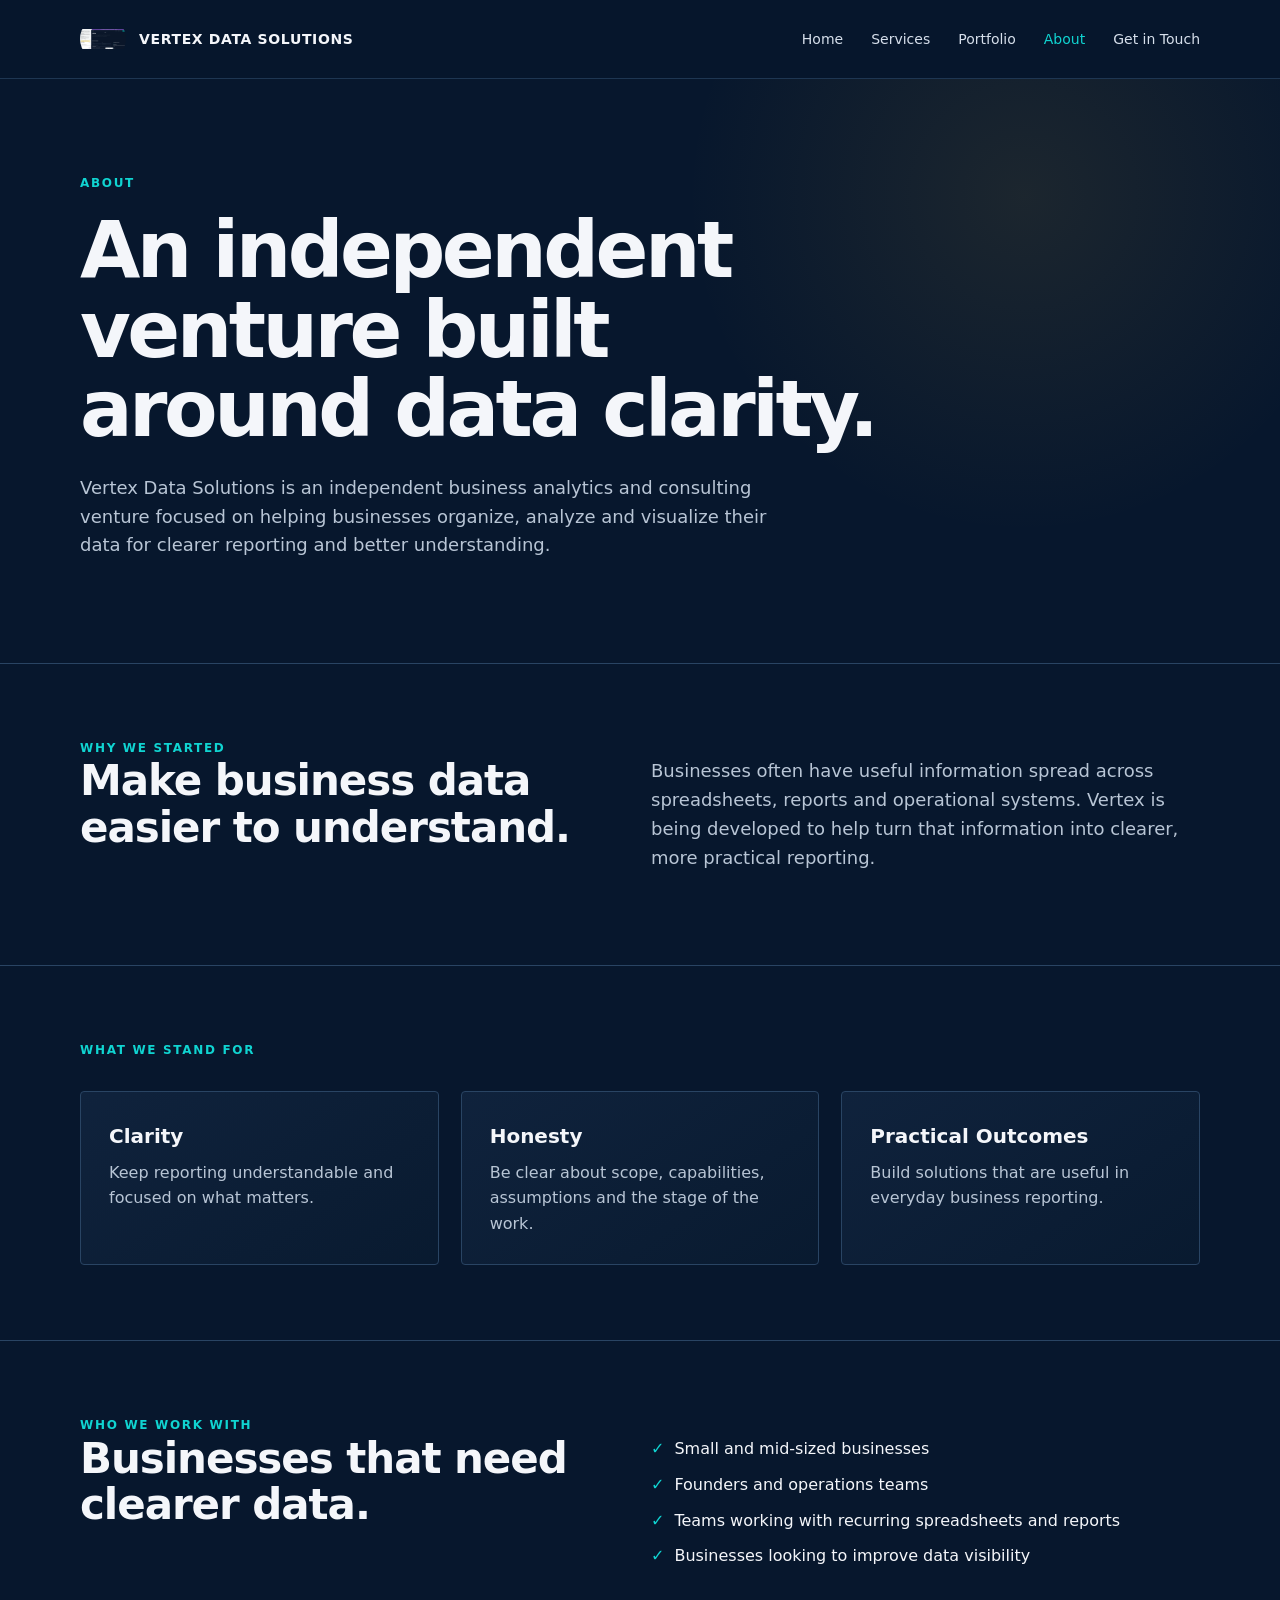
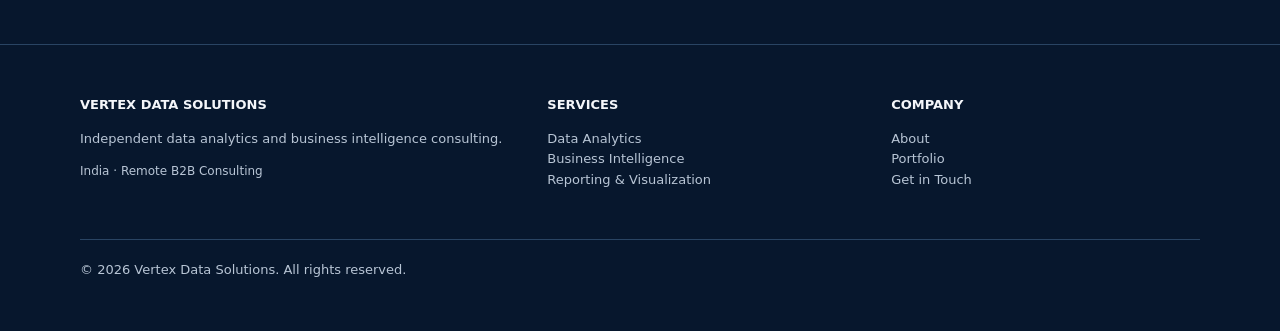
==== about.html @ b969aa34 "Add files via upload" ====
<!doctype html>
<html lang="en">
<head>
<meta charset="utf-8">
<meta name="viewport" content="width=device-width, initial-scale=1">
<title>About | Vertex Data Solutions</title>
<meta name="description" content="Vertex Data Solutions — independent data analytics and business intelligence consulting in India.">
<link rel="icon" href="vertex-logo.png">
<link rel="stylesheet" href="style.css">
</head>
<body>
<header><div class="container nav">
<a class="brand" href="index.html"><img src="vertex-logo.png" alt="Vertex Data Solutions logo"><span>VERTEX DATA SOLUTIONS</span></a>
<nav><a class="" href="index.html">Home</a>
<a class="" href="services.html">Services</a>
<a class="" href="portfolio.html">Portfolio</a>
<a class="active" href="about.html">About</a>
<a class="" href="contact.html">Get in Touch</a></nav>
</div></header>
<main>
<section class="hero"><div class="container">
<div class="kicker">ABOUT</div><h1>An independent venture built around data clarity.</h1>
<p class="lead">Vertex Data Solutions is an independent business analytics and consulting venture focused on helping businesses organize, analyze and visualize their data for clearer reporting and better understanding.</p>
</div></section>
<section class="section"><div class="container grid">
<div><div class="kicker">WHY WE STARTED</div><h2>Make business data easier to understand.</h2></div>
<div><p class="lead">Businesses often have useful information spread across spreadsheets, reports and operational systems. Vertex is being developed to help turn that information into clearer, more practical reporting.</p></div>
</div></section>
<section class="section"><div class="container">
<div class="kicker">WHAT WE STAND FOR</div><div class="grid3" style="margin-top:30px">
<div class="card"><h3>Clarity</h3><p>Keep reporting understandable and focused on what matters.</p></div>
<div class="card"><h3>Honesty</h3><p>Be clear about scope, capabilities, assumptions and the stage of the work.</p></div>
<div class="card"><h3>Practical Outcomes</h3><p>Build solutions that are useful in everyday business reporting.</p></div>
</div></div></section>
<section class="section"><div class="container grid">
<div><div class="kicker">WHO WE WORK WITH</div><h2>Businesses that need clearer data.</h2></div>
<div><div class="checks"><div>Small and mid-sized businesses</div><div>Founders and operations teams</div><div>Teams working with recurring spreadsheets and reports</div><div>Businesses looking to improve data visibility</div></div></div>
</div></section>
</main>
<footer><div class="container footer-grid">
<div><div class="footer-brand">VERTEX DATA SOLUTIONS</div><p>Independent data analytics and business intelligence consulting.</p><p class="small">India · Remote B2B Consulting</p></div>
<div><div class="footer-brand">SERVICES</div><p><a href="services.html">Data Analytics</a><br><a href="services.html">Business Intelligence</a><br><a href="services.html">Reporting & Visualization</a></p></div>
<div><div class="footer-brand">COMPANY</div><p><a href="about.html">About</a><br><a href="portfolio.html">Portfolio</a><br><a href="contact.html">Get in Touch</a></p></div>
</div><div class="container" style="margin-top:35px;border-top:1px solid var(--line);padding-top:20px">© 2026 Vertex Data Solutions. All rights reserved.</div></footer>
</body></html>
---- style.css ----
:root{
  --navy:#07172d;
  --navy2:#0b203b;
  --panel:#122642;
  --line:#294463;
  --gold:#d4a93a;
  --gold2:#f0d27a;
  --text:#f4f6fa;
  --muted:#b8c5d5;
  --cyan:#10d4d1;
  --max:1120px;
}
*{box-sizing:border-box}
html{scroll-behavior:smooth}
body{margin:0;background:var(--navy);color:var(--text);font-family:Inter,ui-sans-serif,system-ui,-apple-system,BlinkMacSystemFont,"Segoe UI",sans-serif;line-height:1.6}
a{color:inherit;text-decoration:none}
.container{width:min(var(--max),calc(100% - 40px));margin:auto}
header{position:sticky;top:0;z-index:20;background:rgba(7,23,45,.96);backdrop-filter:blur(10px);border-bottom:1px solid rgba(41,68,99,.7)}
.nav{min-height:78px;display:flex;align-items:center;justify-content:space-between;gap:25px}
.brand{display:flex;align-items:center;gap:13px;font-weight:800;letter-spacing:.04em}
.brand img{width:46px;height:46px;object-fit:contain;border-radius:50%}
.brand span{font-size:14px}
nav{display:flex;gap:28px;align-items:center}
nav a{font-size:14px;color:#d6dfeb}
nav a:hover,nav a.active{color:var(--cyan)}
.hero{padding:95px 0 85px;border-bottom:1px solid var(--line);background:radial-gradient(circle at 80% 20%,rgba(212,169,58,.10),transparent 30%)}
.kicker{color:var(--cyan);font-size:12px;font-weight:800;letter-spacing:.14em;text-transform:uppercase}
h1{font-size:clamp(44px,7vw,78px);line-height:1.02;letter-spacing:-.045em;margin:18px 0 24px;max-width:820px}
h2{font-size:clamp(28px,4vw,42px);line-height:1.1;margin:0 0 18px;letter-spacing:-.025em}
h3{font-size:20px;margin:0 0 8px}
.lead{font-size:18px;color:var(--muted);max-width:720px}
.btn{display:inline-flex;align-items:center;gap:10px;padding:13px 20px;border:1px solid var(--cyan);background:var(--cyan);color:#03131f;font-weight:800;border-radius:3px;margin-top:28px}
.btn.secondary{background:transparent;color:var(--text);border-color:var(--line)}
.grid{display:grid;grid-template-columns:repeat(2,minmax(0,1fr));gap:22px}
.grid3{display:grid;grid-template-columns:repeat(3,minmax(0,1fr));gap:22px}
.section{padding:75px 0;border-bottom:1px solid var(--line)}
.card{border:1px solid var(--line);background:linear-gradient(145deg,rgba(18,38,66,.75),rgba(9,27,49,.75));padding:28px;border-radius:4px}
.card p{color:var(--muted);margin:8px 0 0}
.num{color:var(--gold);font-size:12px;font-weight:800;letter-spacing:.12em}
.service-list{display:grid;gap:0;border-top:1px solid var(--line)}
.service{display:grid;grid-template-columns:70px 1fr;gap:20px;padding:25px 0;border-bottom:1px solid var(--line)}
.service p{color:var(--muted);margin:5px 0 0}
.notice{border:1px solid rgba(212,169,58,.55);background:rgba(212,169,58,.08);padding:18px 20px;color:#e9dba9;margin-bottom:28px}
.badge{display:inline-block;border:1px solid var(--gold);color:var(--gold2);font-size:11px;font-weight:800;letter-spacing:.08em;text-transform:uppercase;padding:4px 8px;margin-bottom:16px}
.meta{color:var(--muted);font-size:14px}
.checks{display:grid;gap:10px;margin-top:20px}
.checks div::before{content:"✓";color:var(--cyan);font-weight:800;margin-right:10px}
.contact-grid{display:grid;grid-template-columns:1.1fr .9fr;gap:55px}
form{display:grid;gap:15px}
label{font-size:11px;font-weight:800;letter-spacing:.08em;text-transform:uppercase;color:#cbd6e4}
input,select,textarea{width:100%;background:#122642;border:1px solid #36506e;color:var(--text);padding:13px 14px;border-radius:2px;font:inherit}
textarea{min-height:150px;resize:vertical}
button{cursor:pointer;border:0}
.info-item{padding:20px 0;border-top:1px solid var(--line)}
.info-item:first-child{border-top:0}
.info-item strong{display:block;font-size:13px;margin-bottom:6px}
.info-item p{margin:0;color:var(--muted);font-size:14px}
.email{color:var(--cyan);font-weight:700}
footer{padding:50px 0;color:var(--muted);font-size:13px}
.footer-grid{display:grid;grid-template-columns:1.4fr 1fr 1fr;gap:35px}
.footer-brand{color:var(--text);font-weight:800}
.small{font-size:12px;color:var(--muted)}
@media(max-width:800px){
  .container{width:min(var(--max),calc(100% - 28px))}
  .nav{min-height:70px}
  nav{gap:14px;overflow:auto}
  nav a{font-size:12px;white-space:nowrap}
  .brand span{display:none}
  .hero{padding:70px 0}
  .grid,.grid3,.contact-grid,.footer-grid{grid-template-columns:1fr}
  h1{font-size:48px}
  .service{grid-template-columns:50px 1fr}
}
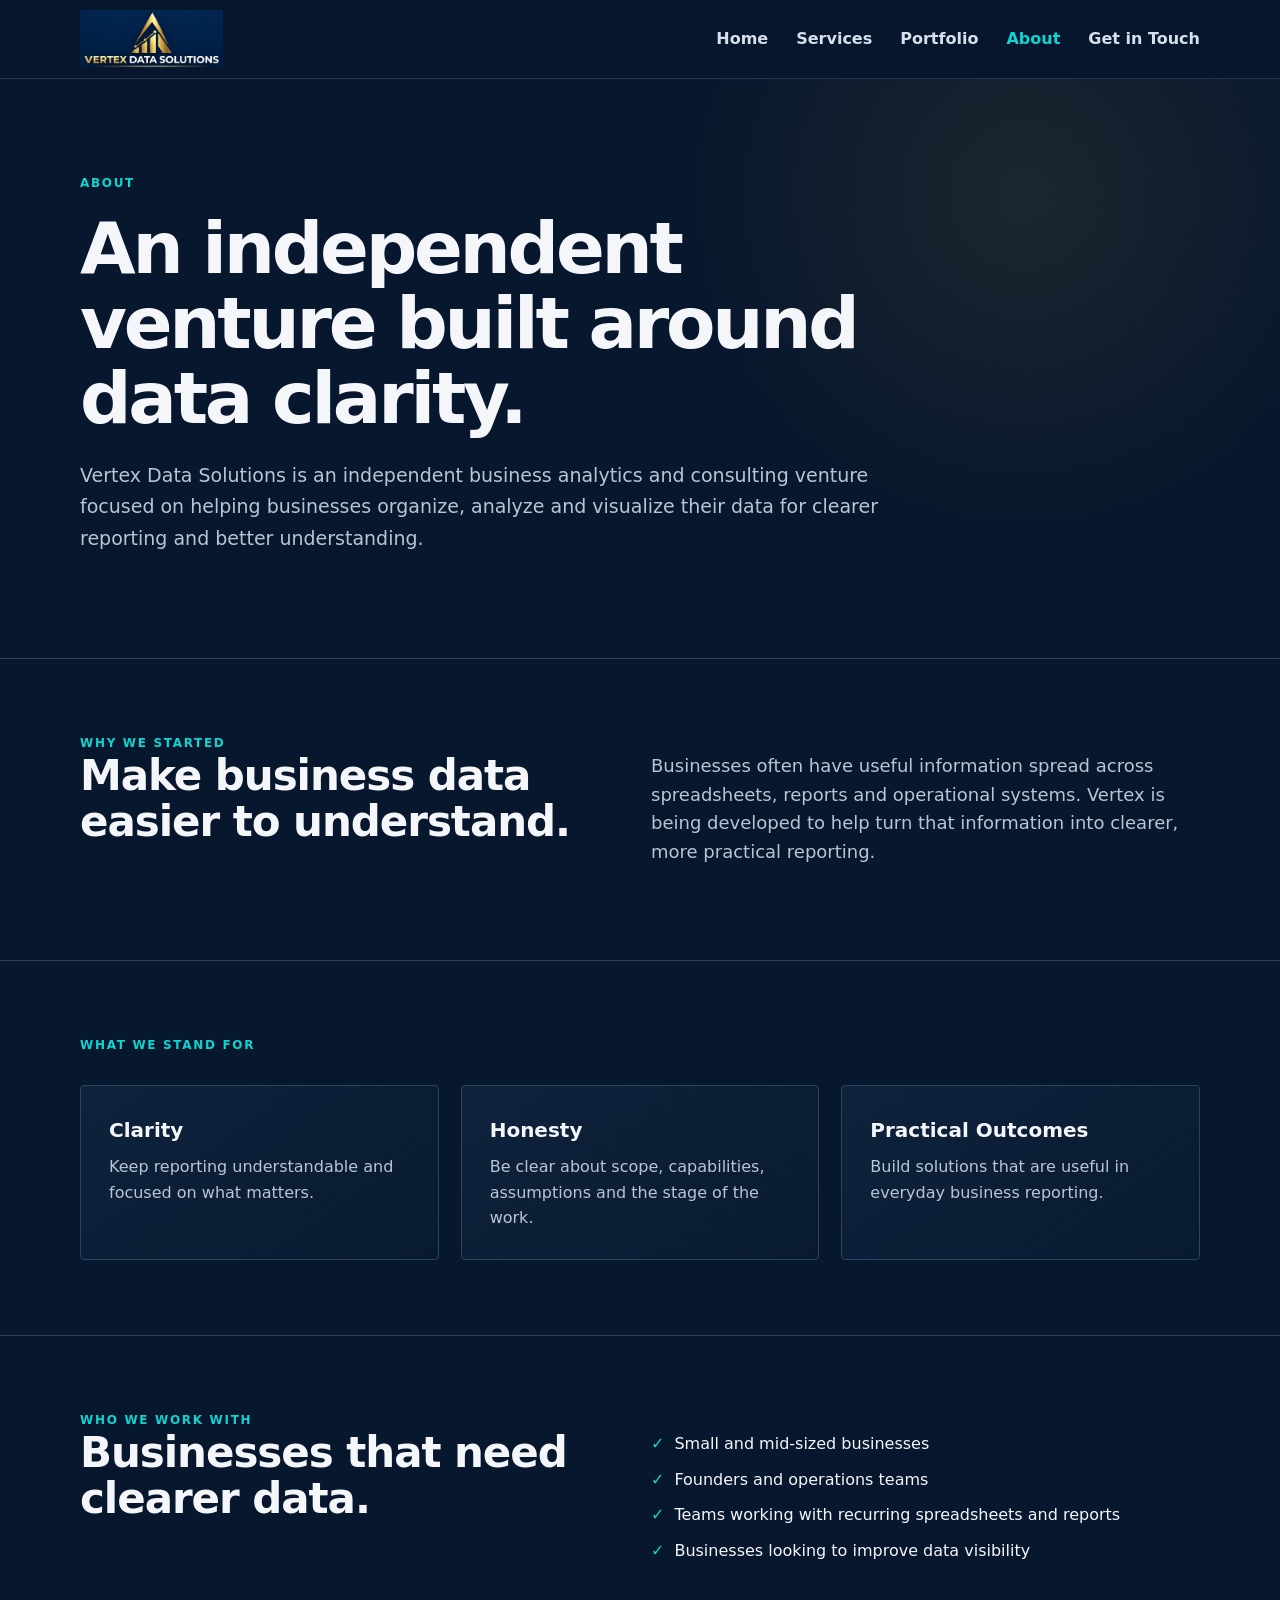
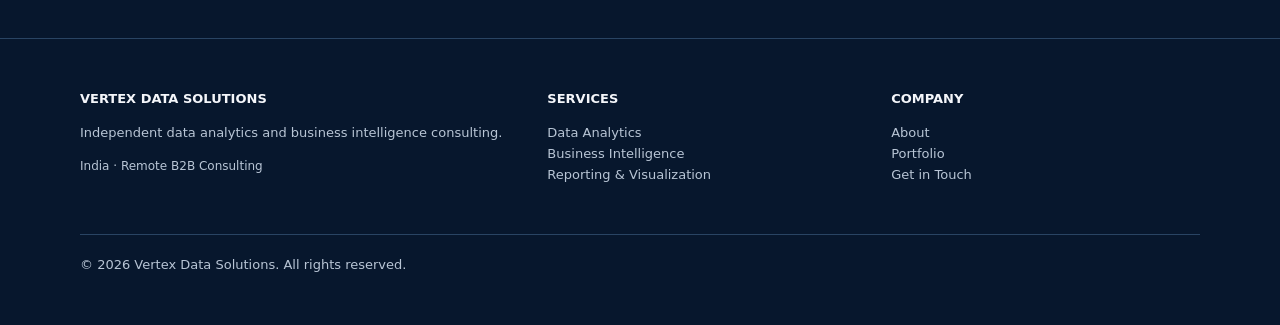
==== commit 57f2590d: "Add files via upload Update Vertex branding and header" ====
--- a/about.html
+++ b/about.html
@@ -10,7 +10,7 @@
 </head>
 <body>
 <header><div class="container nav">
-<a class="brand" href="index.html"><img src="vertex-logo.png" alt="Vertex Data Solutions logo"><span>VERTEX DATA SOLUTIONS</span></a>
+<a class="brand" href="index.html"><img class="brand-logo" src="vertex-logo-header.jpg" alt="VERTEX DATA SOLUTIONS — Data Analytics & Business Intelligence"></a>
 <nav><a class="" href="index.html">Home</a>
 <a class="" href="services.html">Services</a>
 <a class="" href="portfolio.html">Portfolio</a>
--- a/style.css
+++ b/style.css
@@ -18,9 +18,9 @@
 .container{width:min(var(--max),calc(100% - 40px));margin:auto}
 header{position:sticky;top:0;z-index:20;background:rgba(7,23,45,.96);backdrop-filter:blur(10px);border-bottom:1px solid rgba(41,68,99,.7)}
 .nav{min-height:78px;display:flex;align-items:center;justify-content:space-between;gap:25px}
-.brand{display:flex;align-items:center;gap:13px;font-weight:800;letter-spacing:.04em}
-.brand img{width:46px;height:46px;object-fit:contain;border-radius:50%}
-.brand span{font-size:14px}
+.brand{display:flex;align-items:center;gap:12px;font-weight:800;letter-spacing:.045em;white-space:nowrap}
+
+
 nav{display:flex;gap:28px;align-items:center}
 nav a{font-size:14px;color:#d6dfeb}
 nav a:hover,nav a.active{color:var(--cyan)}
@@ -72,3 +72,35 @@
   h1{font-size:48px}
   .service{grid-template-columns:50px 1fr}
 }
+
+/* V3 clean wordmark/header */
+.brand-mark{
+  width:38px;height:38px;display:grid;place-items:center;
+  border:2px solid var(--gold);color:var(--gold2);
+  font-size:22px;font-weight:900;line-height:1;
+  border-radius:3px;letter-spacing:0;
+}
+.brand-name{font-size:17px;color:var(--text);font-weight:850}
+nav a{font-size:16px;font-weight:600}
+.hero h1{max-width:900px;font-size:clamp(48px,5.7vw,72px);line-height:1.04}
+.hero .lead{max-width:820px;font-size:19px;line-height:1.65}
+@media(max-width:800px){
+  .brand-name{font-size:13px}
+  .brand-mark{width:32px;height:32px;font-size:18px}
+  nav a{font-size:13px}
+  .hero h1{font-size:48px}
+  .hero .lead{font-size:17px}
+}
+
+/* V4 — exact supplied Vertex master logo */
+.brand-logo{
+  display:block;
+  width:245px;
+  height:58px;
+  object-fit:contain;
+  object-position:left center;
+  border-radius:0;
+}
+@media(max-width:800px){
+  .brand-logo{width:190px;height:50px}
+}
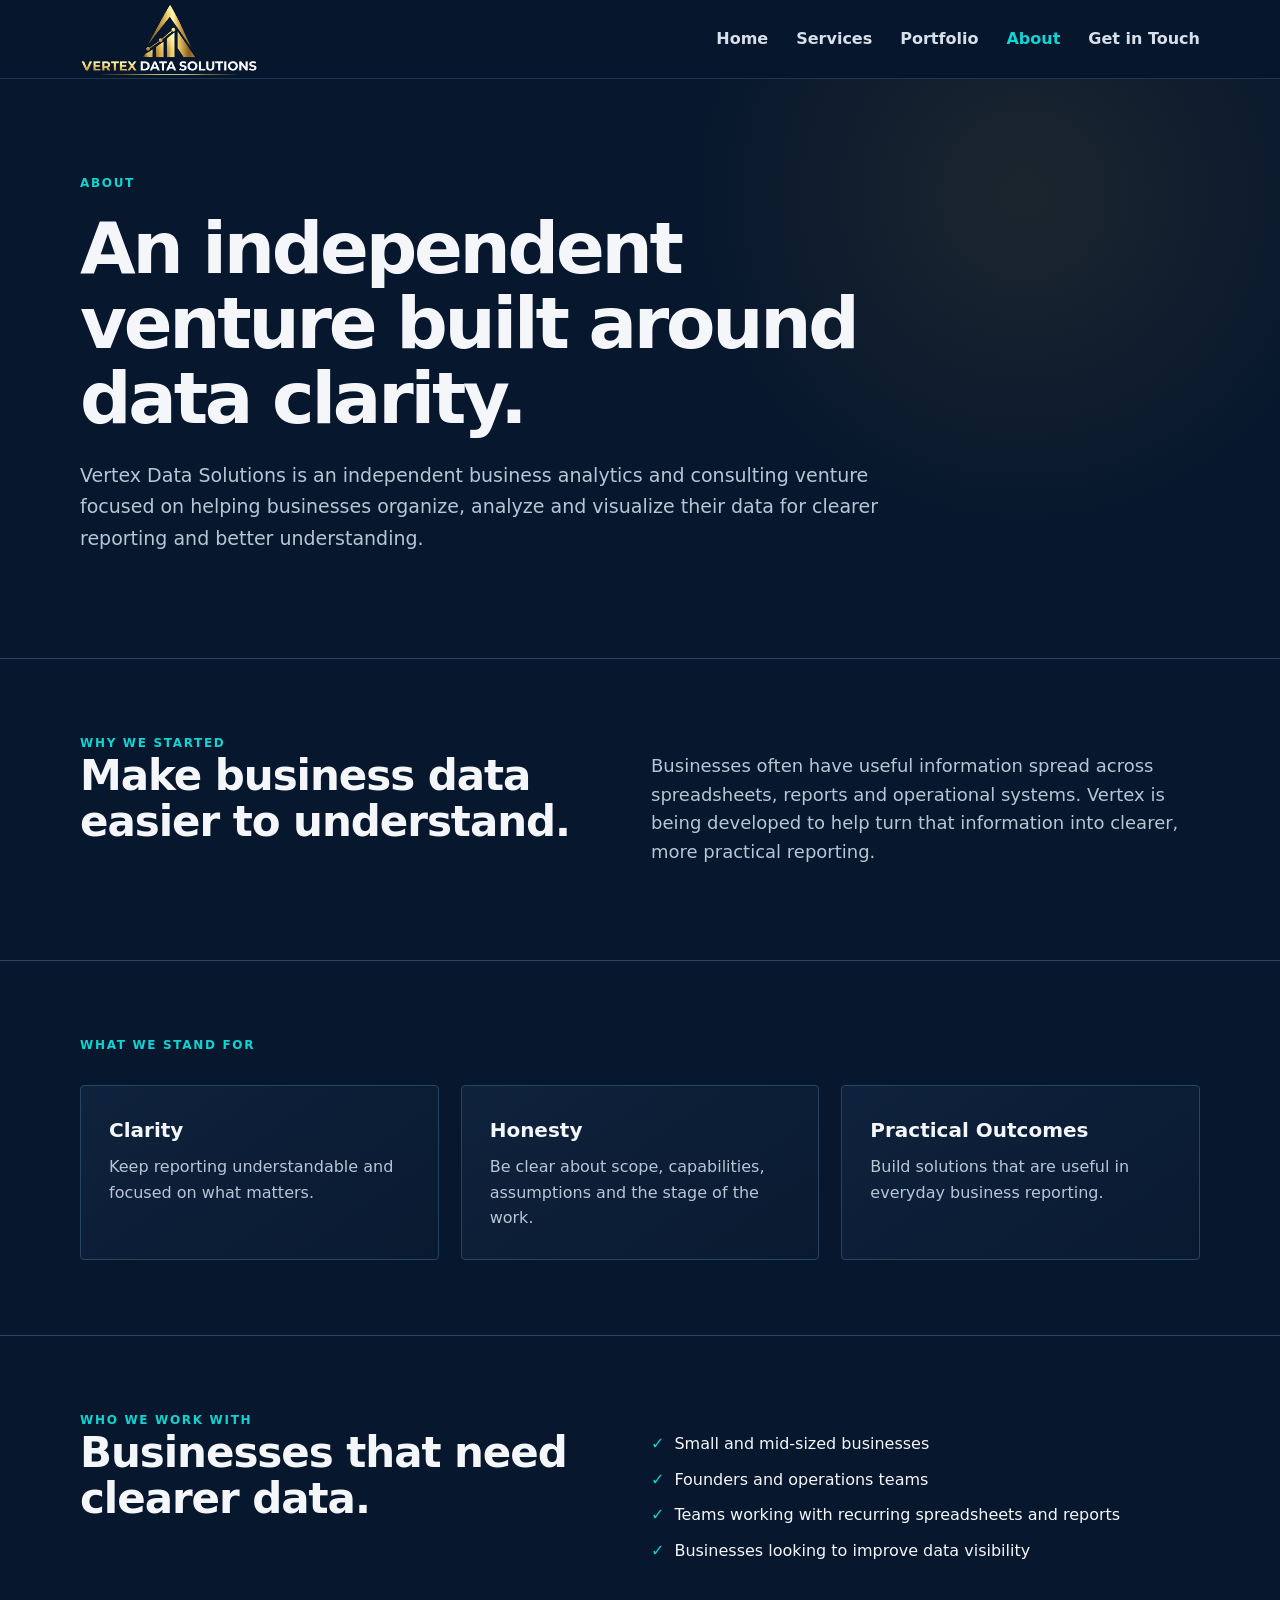
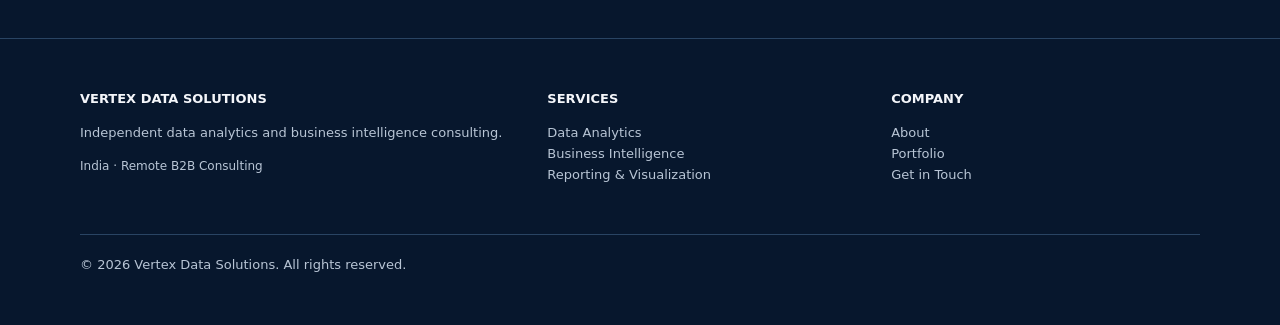
==== commit 47523349: "increase logo header size" ====
--- a/about.html
+++ b/about.html
@@ -10,7 +10,7 @@
 </head>
 <body>
 <header><div class="container nav">
-<a class="brand" href="index.html"><img class="brand-logo" src="vertex-logo-header.jpg" alt="VERTEX DATA SOLUTIONS — Data Analytics & Business Intelligence"></a>
+<a class="brand" href="index.html"><img class="brand-logo" src="vertex-logo-header.png" alt="VERTEX DATA SOLUTIONS — Data Analytics & Business Intelligence"></a>
 <nav><a class="" href="index.html">Home</a>
 <a class="" href="services.html">Services</a>
 <a class="" href="portfolio.html">Portfolio</a>
--- a/style.css
+++ b/style.css
@@ -104,3 +104,20 @@
 @media(max-width:800px){
   .brand-logo{width:190px;height:50px}
 }
+
+/* V5 — large transparent exact Vertex wordmark */
+.brand-logo{
+  display:block !important;
+  width:360px !important;
+  height:72px !important;
+  max-width:none !important;
+  object-fit:contain !important;
+  object-position:left center !important;
+  border-radius:0 !important;
+}
+@media(max-width:800px){
+  .brand-logo{
+    width:250px !important;
+    height:58px !important;
+  }
+}
